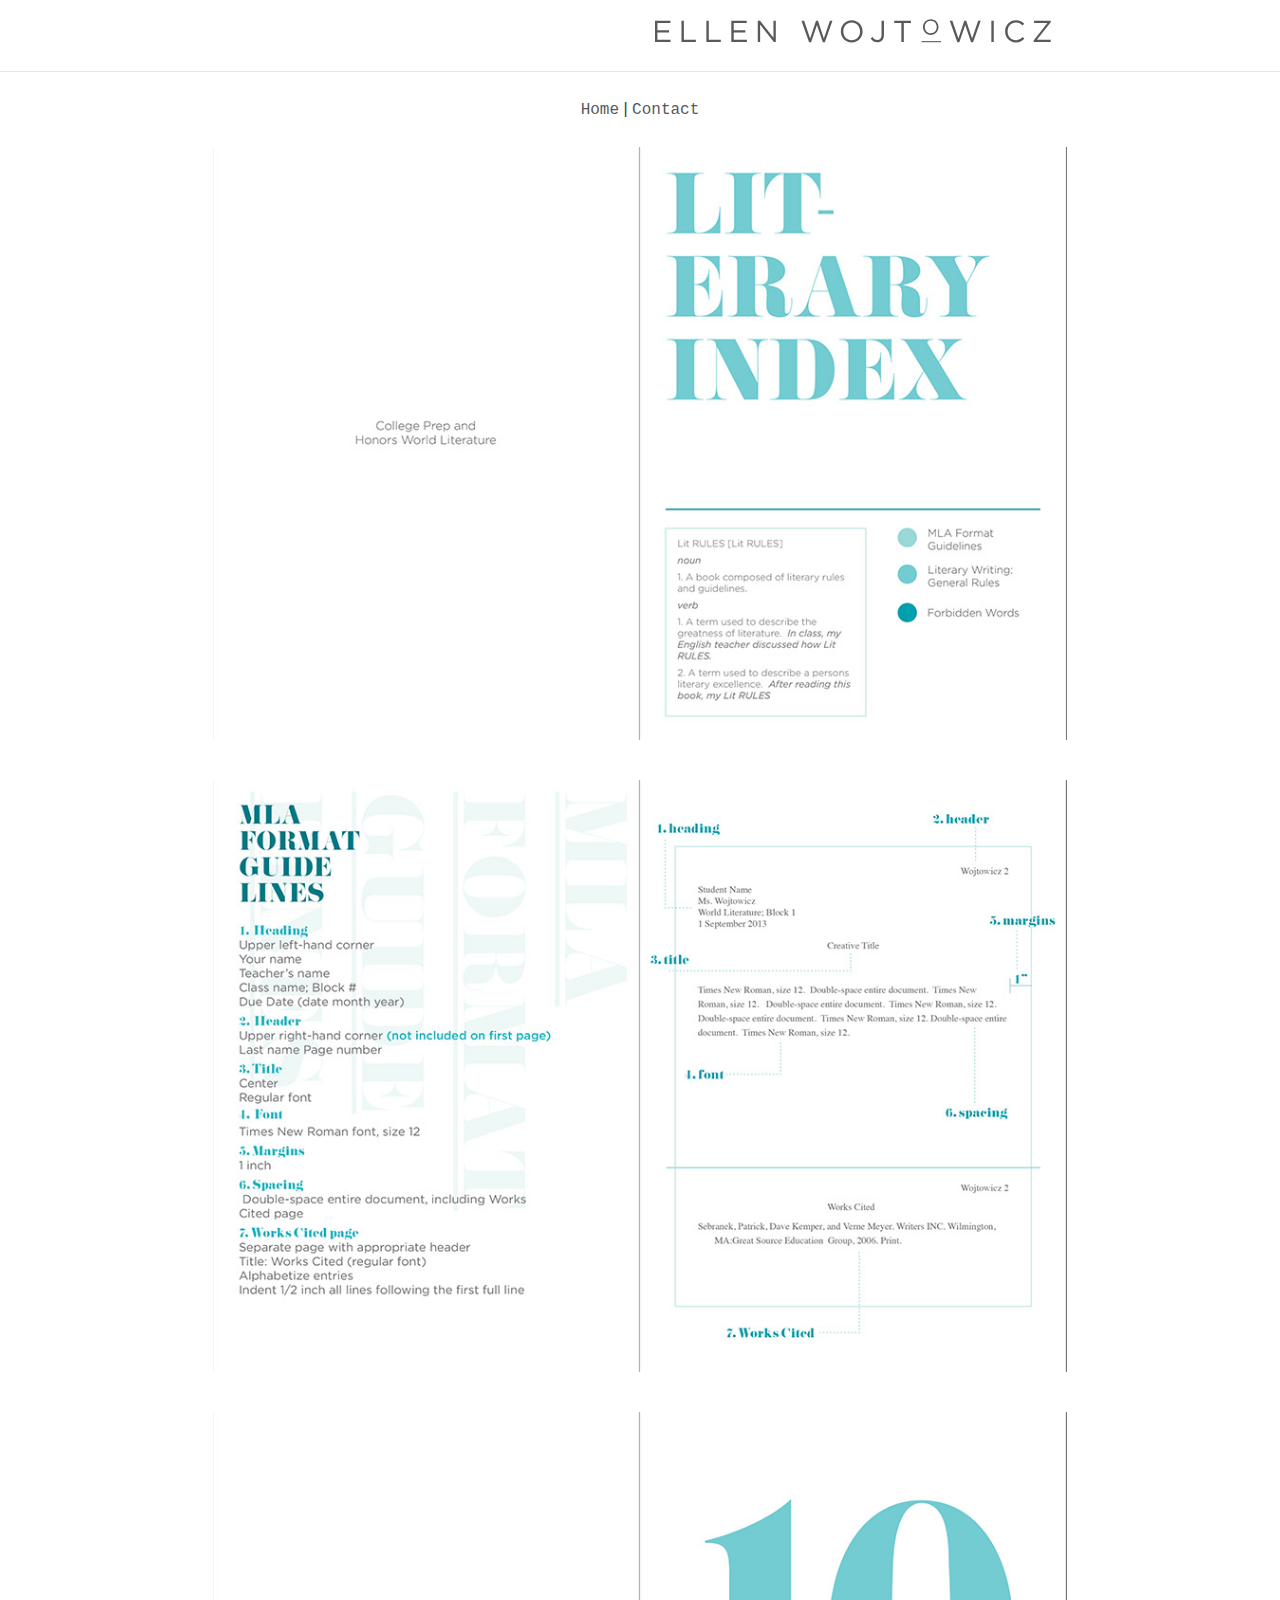
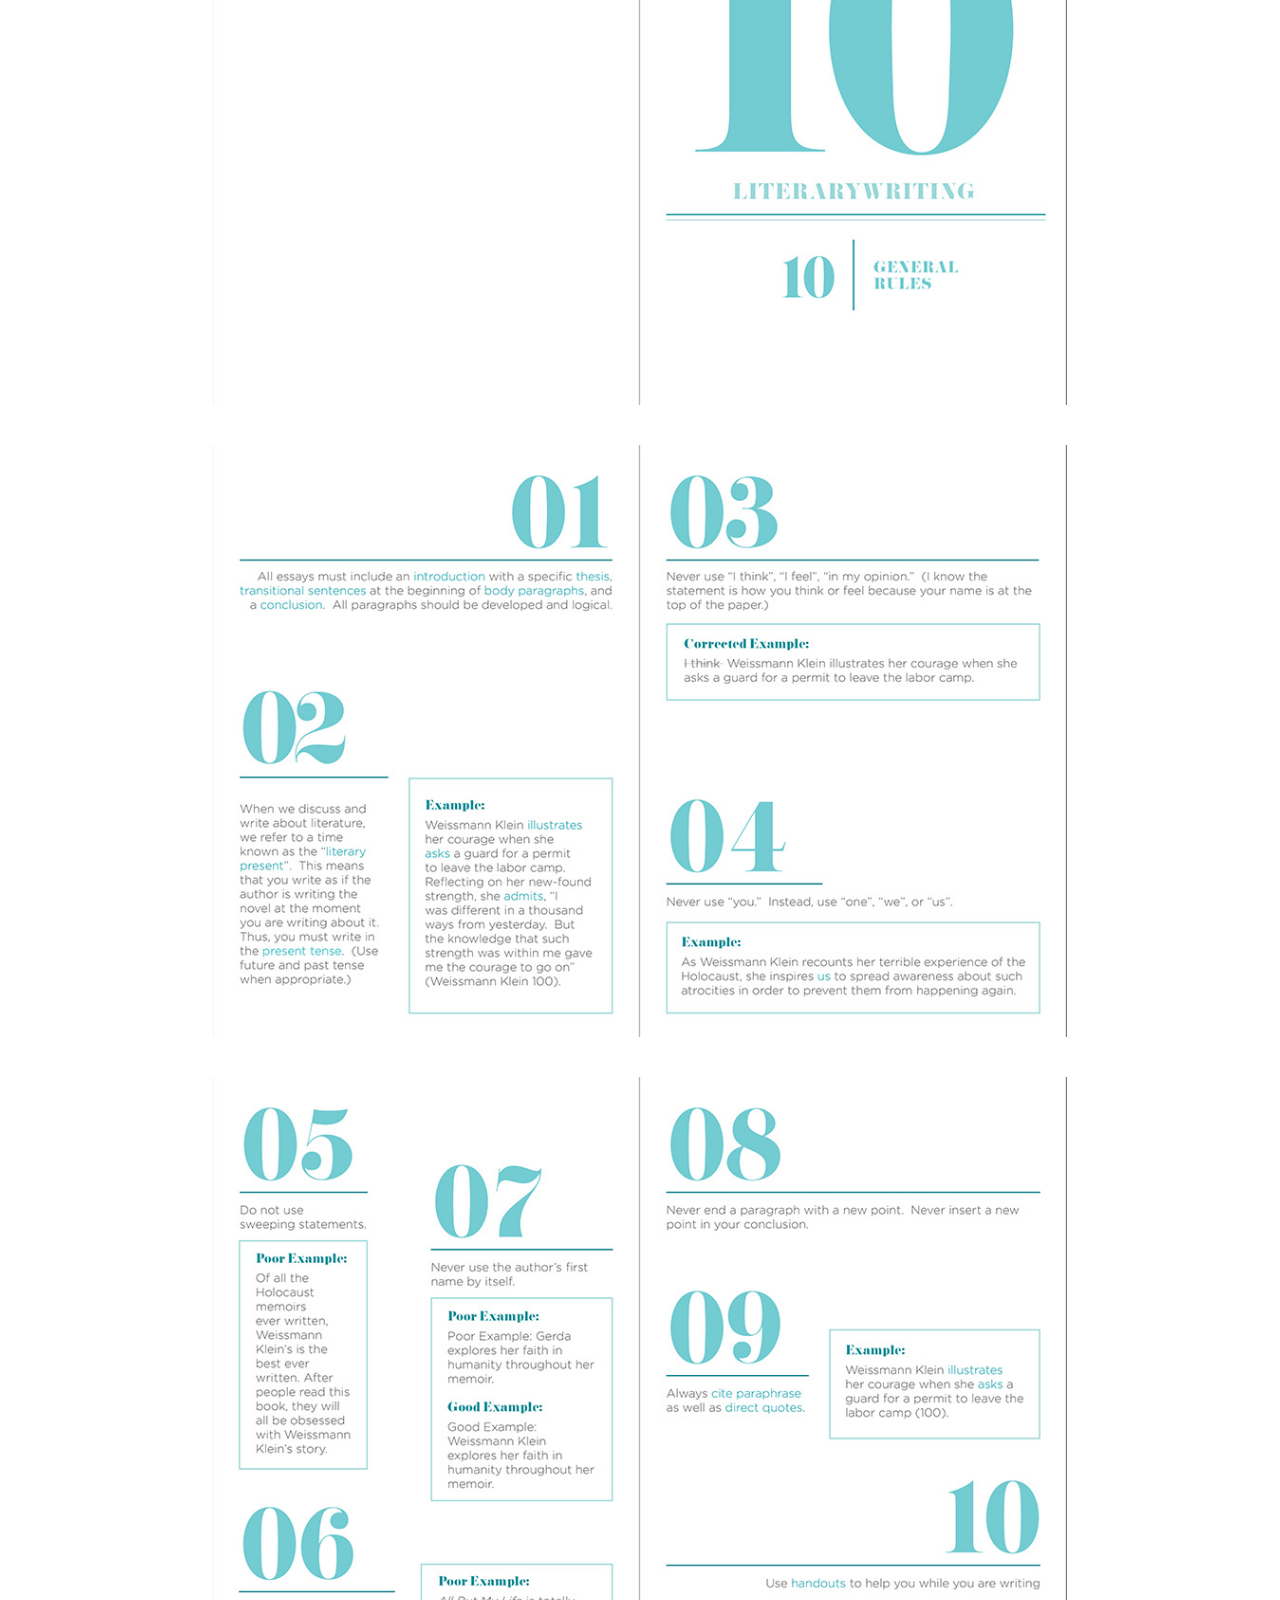
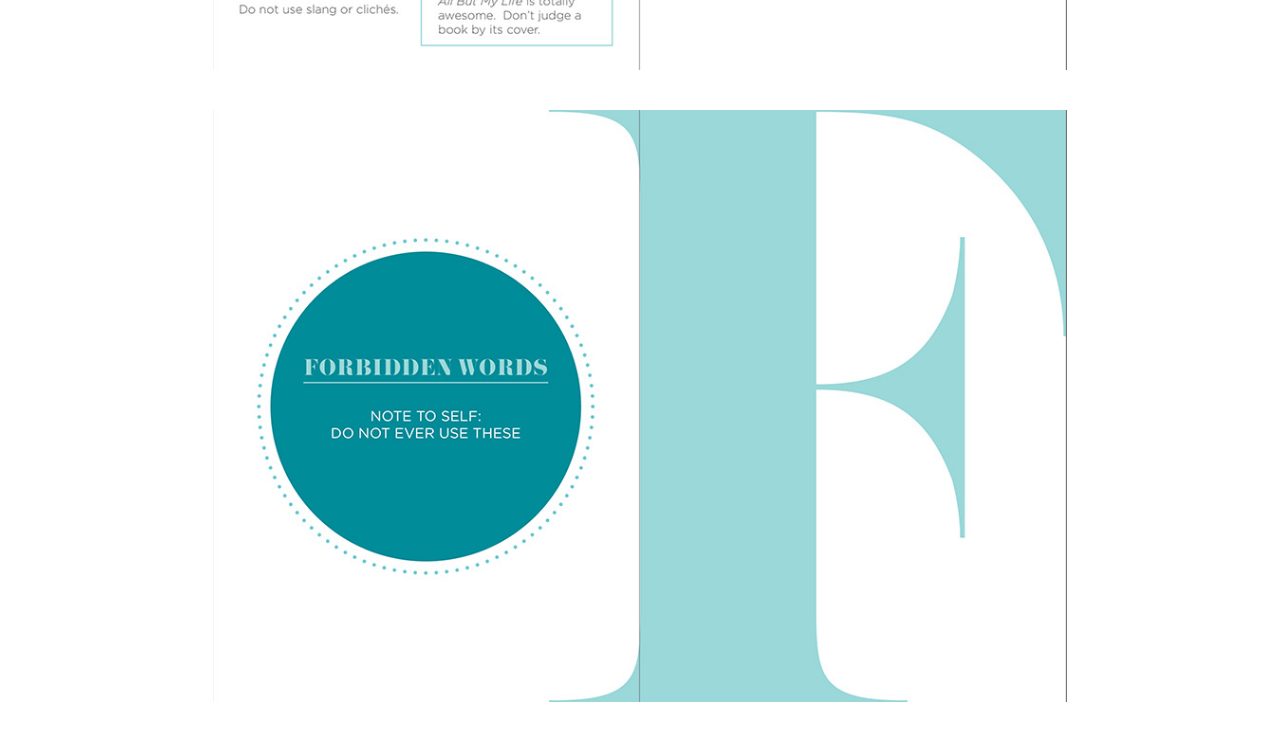
==== lit-book/index.html @ 6e3d9709 "Use tumblr markup/styles for github pages" ====
<!DOCTYPE html>
<html>
    <head>
        <title>Ellen Wojtowicz</title>

        <meta name="viewport" content="width=device-width, initial-scale=1.0, maximum-scale=1.0, user-scalable=no">
        <link rel="shortcut icon" href="/static/images/favicon.png">

        <link rel="stylesheet" href="/static/styles/bootstrap.min.css">
        <link rel="stylesheet" href="/static/styles/main.css">
    </head>

    <body>
        <div class="container-fluid">
            <div class="row header">
                <div class="col-xs-12 col-md-4 col-md-offset-6 inner-header">
                    <div class="logo">
                        <svg version="1.1" class="svg-logo" xmlns="http://www.w3.org/2000/svg" xmlns:xlink="http://www.w3.org/1999/xlink" x="0px" y="0px" width="480px" height="34px" viewBox="0 0 264 15" enable-background="new 0 0 264 15" xml:space="preserve">
                            <g>
                                <g>
                                    <path fill="#58595B" d="M0,0h10.245v1.458H1.6v4.839h7.734v1.458H1.6v4.961h8.747v1.458H0V0z"/>
                                    <path fill="#58595B" d="M17.619,0h1.6v12.696h7.978v1.478h-9.577V0z"/>
                                    <path fill="#58595B" d="M34.204,0h1.6v12.696h7.978v1.478h-9.577V0z"/>
                                    <path fill="#58595B" d="M50.79,0h10.245v1.458H52.39v4.839h7.734v1.458H52.39v4.961h8.747v1.458H50.79V0z"/>
                                    <path fill="#58595B" d="M68.409,0h1.498l8.93,11.359V0h1.559v14.174H79.12L69.968,2.551v11.623h-1.559V0z"/>
                                    <path fill="#58595B" d="M97.49,0h1.741l4.05,11.805l3.888-11.845h1.316l3.888,11.845L116.423,0h1.681l-5.062,14.274h-1.356
                                        l-3.888-11.5l-3.908,11.5h-1.336L97.49,0z"/>
                                    <path fill="#58595B" d="M123.697,7.127V7.087c0-3.908,2.936-7.33,7.249-7.33c4.312,0,7.208,3.382,7.208,7.29
                                        c0.021,0.02,0.021,0.02,0,0.041c0,3.908-2.936,7.33-7.249,7.33C126.593,14.417,123.697,11.035,123.697,7.127z M136.494,7.127
                                        V7.087c0-3.22-2.349-5.852-5.589-5.852c-3.239,0-5.548,2.592-5.548,5.812v0.041c0,3.219,2.349,5.852,5.589,5.852
                                        C134.186,12.938,136.494,10.347,136.494,7.127z"/>
                                    <path fill="#58595B" d="M143.604,11.866l1.154-0.992c0.87,1.315,1.762,2.023,3.239,2.023c1.6,0,2.774-1.153,2.774-3.4V0h1.619
                                        v9.476c0,1.661-0.485,2.916-1.296,3.727c-0.789,0.77-1.862,1.174-3.118,1.174C145.852,14.376,144.495,13.323,143.604,11.866z"/>
                                    <path fill="#58595B" d="M163.977,1.478h-4.759V0h11.137v1.478h-4.759v12.696h-1.619V1.478z"/>
                                    <path fill="#58595B" d="M196.156,0h1.741l4.05,11.805l3.888-11.845h1.316l3.888,11.845L215.089,0h1.681l-5.062,14.274h-1.356
                                        l-3.888-11.5l-3.908,11.5h-1.336L196.156,0z"/>
                                    <path fill="#58595B" d="M223.86,0h1.6v14.174h-1.6V0z"/>
                                    <path fill="#58595B" d="M233.033,7.127V7.087c0-4.009,2.997-7.33,7.168-7.33c2.571,0,4.11,0.911,5.527,2.248l-1.093,1.174
                                        c-1.195-1.134-2.531-1.944-4.455-1.944c-3.139,0-5.487,2.552-5.487,5.812v0.041c0,3.28,2.369,5.852,5.487,5.852
                                        c1.944,0,3.22-0.749,4.576-2.045l1.053,1.033c-1.478,1.498-3.098,2.49-5.669,2.49C236.05,14.417,233.033,11.197,233.033,7.127z"/>
                                    <path fill="#58595B" d="M252.009,13.101l9.173-11.663h-8.869V0h11.056v1.073l-9.192,11.663h9.192v1.438h-11.359V13.101z"/>
                                </g>
                                <g>
                                    <path fill="#58595B" d="M178.367,4.222V4.193c0-2.792,2.098-5.236,5.179-5.236s5.149,2.416,5.149,5.208
                                        c0.015,0.015,0.015,0.015,0,0.029c0,2.792-2.097,5.237-5.179,5.237C180.436,9.43,178.367,7.014,178.367,4.222z M187.51,4.222
                                        V4.193c0-2.3-1.679-4.18-3.993-4.18s-3.963,1.852-3.963,4.151v0.029c0,2.3,1.678,4.181,3.992,4.181S187.51,6.522,187.51,4.222z"/>
                                </g>
                                <line fill="#58595B" stroke="#58595B" stroke-width="0.7233" x1="177.383" y1="13.942" x2="190.404" y2="13.942"/>
                            </g>
                        </svg>
                    </div>
                </div>
            </div>

            <div class="row nav">
                <div class="col-xs-8 col-xs-offset-2 inner-nav">
                    <a href="/">Home</a> | <a href="#">Contact</a>
                </div>
            </div>

            <div class="row photo-wrapper">
                <div class="col-xs-12 col-md-8 col-md-offset-2">
                    <img src="./lit-book-1.jpg" class="photo" />
                </div>
            </div>
            <div class="row photo-wrapper">
                <div class="col-xs-12 col-md-8 col-md-offset-2">
                    <img src="./lit-book-2.jpg" class="photo" />
                </div>
            </div>
            <div class="row photo-wrapper">
                <div class="col-xs-12 col-md-8 col-md-offset-2">
                    <img src="./lit-book-3.jpg" class="photo" />
                </div>
            </div>
            <div class="row photo-wrapper">
                <div class="col-xs-12 col-md-8 col-md-offset-2">
                    <img src="./lit-book-4.jpg" class="photo" />
                </div>
            </div>
            <div class="row photo-wrapper">
                <div class="col-xs-12 col-md-8 col-md-offset-2">
                    <img src="./lit-book-5.jpg" class="photo" />
                </div>
            </div>
            <div class="row photo-wrapper">
                <div class="col-xs-12 col-md-8 col-md-offset-2">
                    <img src="./lit-book-6.jpg" class="photo" />
                </div>
            </div>

        </div>

    </body>
</html>
---- static/styles/main.css ----
.header {
    border-bottom: 1px solid #e6e7e8;
}

.logo {
    margin-top: 15px;
    margin-bottom: 15px;
}

    .svg-logo {
        width: 100%;
    }

.inner-nav {
    margin-top: 25px;
    margin-bottom: 25px;
    text-align: center;
}

    a, a:visited, a:hover {
        font-size: 16px;
        font-family: "Courier New", monospace;
        color: #58595b;
        text-decoration: none;
    }


.project {
    height: 22.5rem;
    margin-bottom: 1.875rem;
}

    .project-img {
        width: 100%;
        height: 100%;
        background-size: cover;
        background-position-x: center;
    }

.photo-wrapper {
    margin-bottom: 40px;
}

.photo-wrapper .col-xs-12 {
    padding-left: 0;
    padding-right: 0;
}

.photo {
    width: 100%;
}
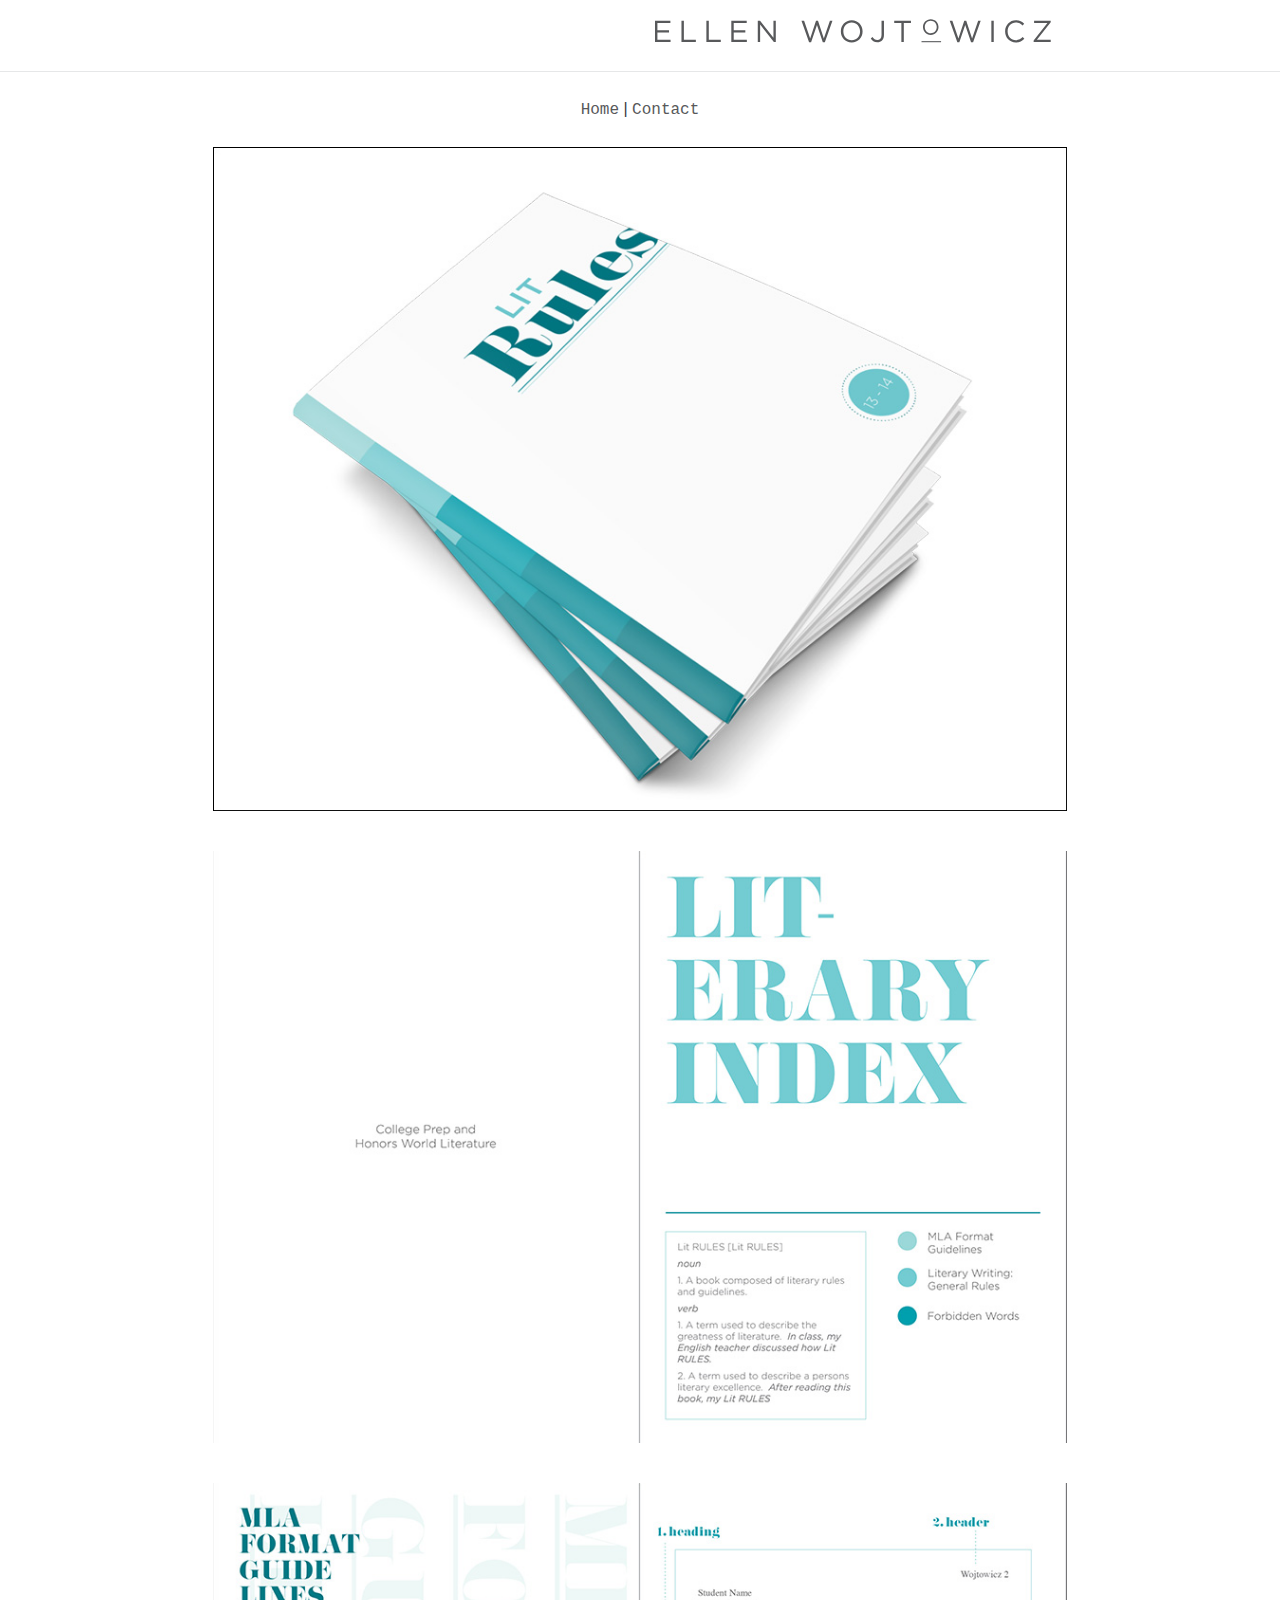
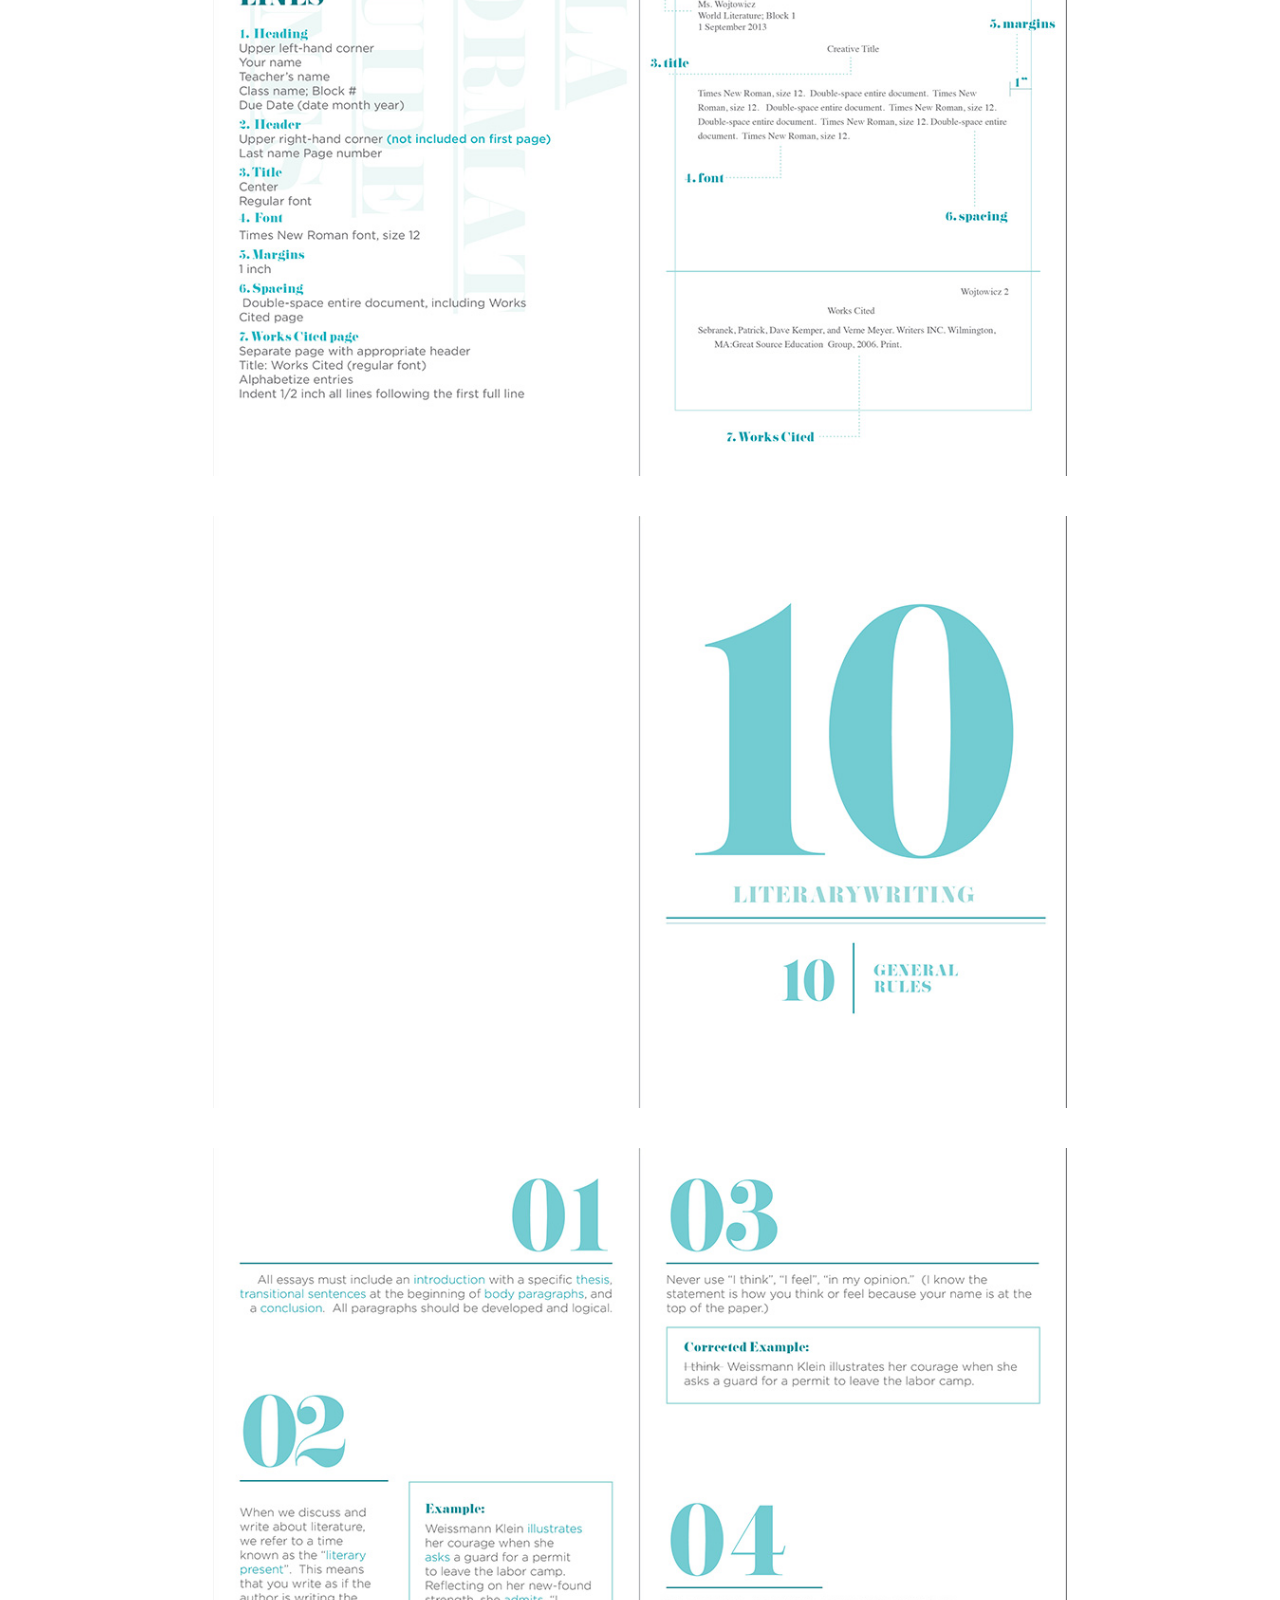
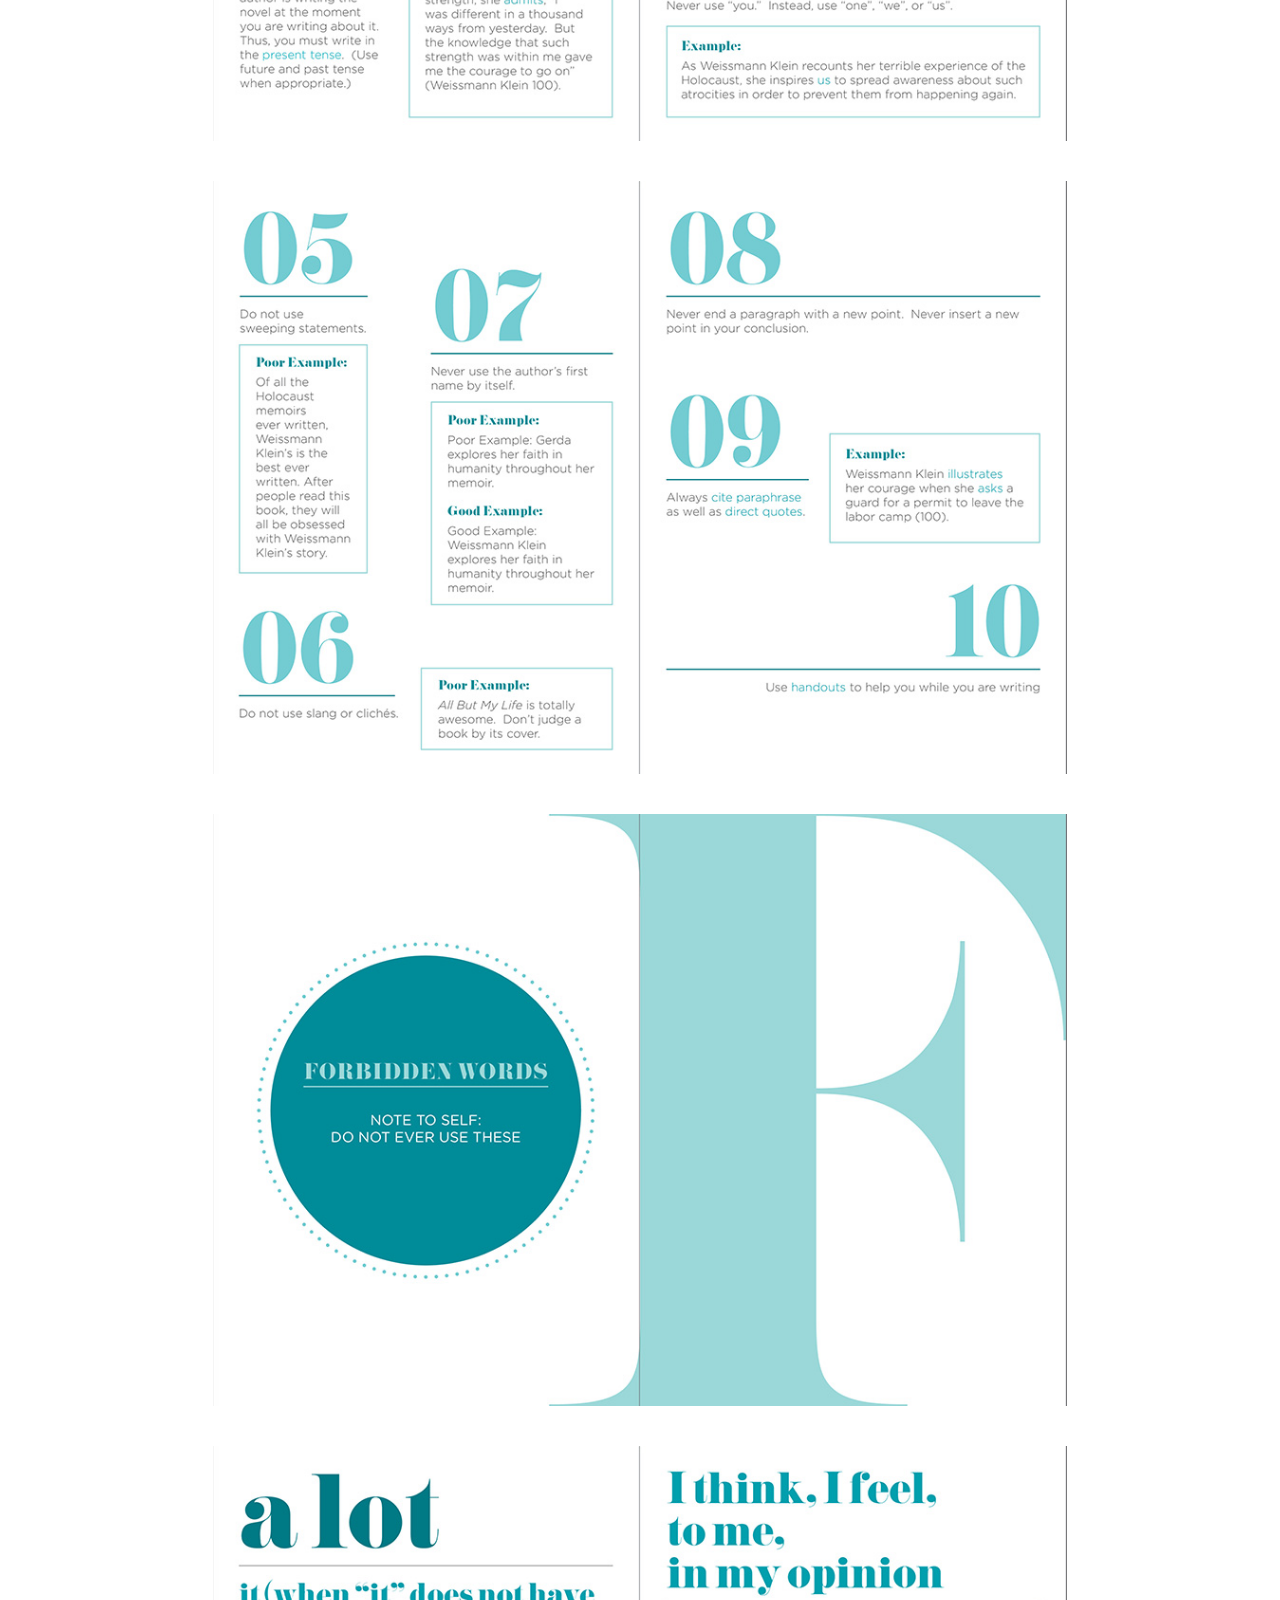
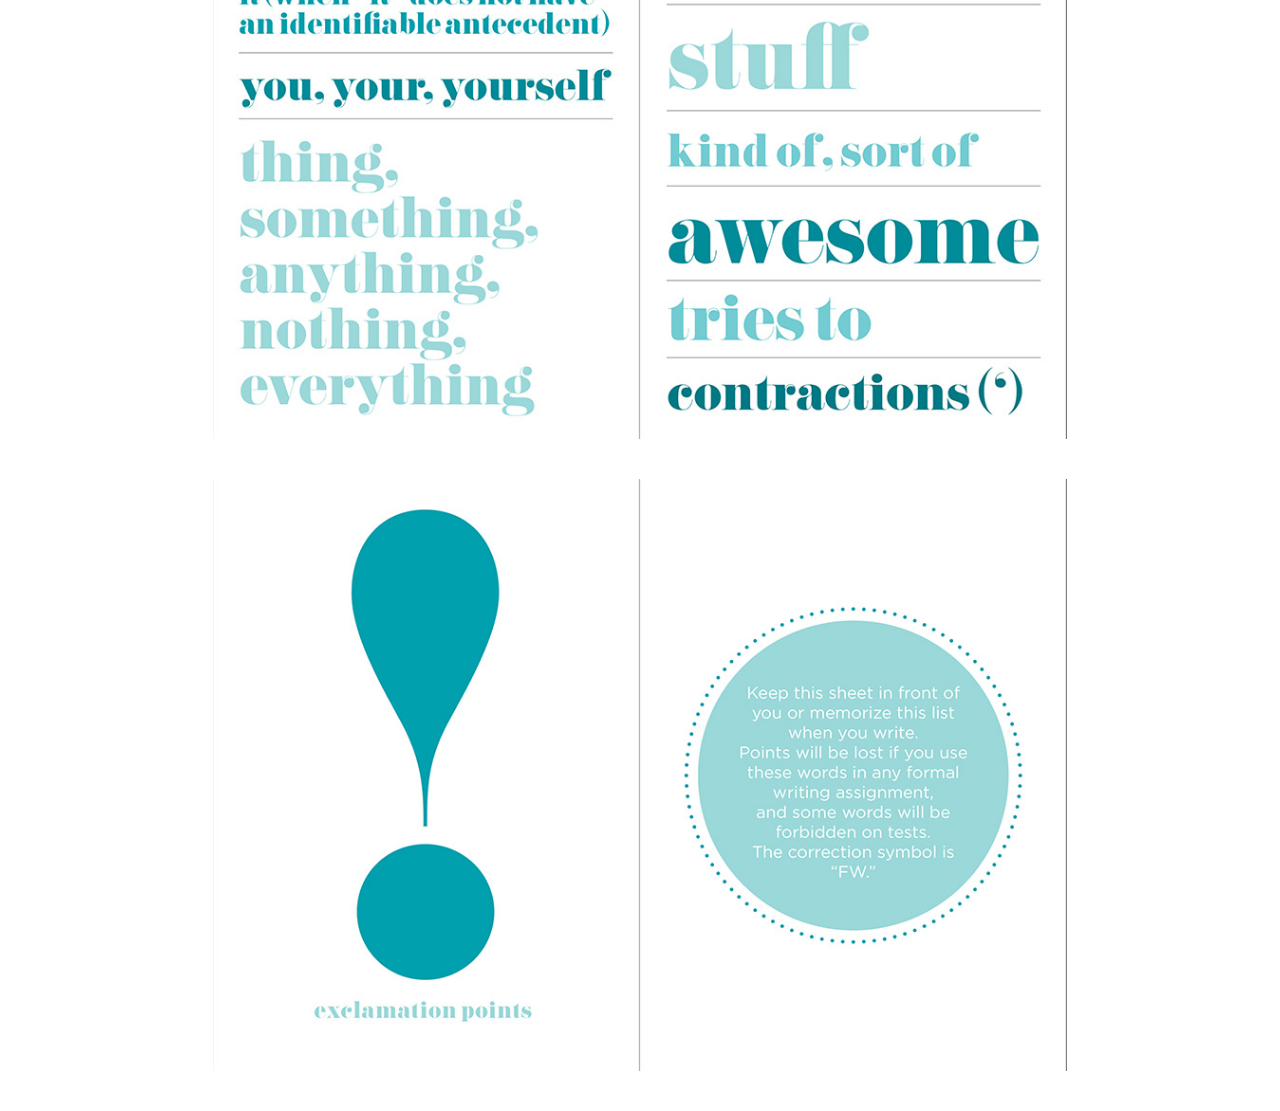
==== commit 223e045b: "Fix lit-book" ====
--- a/lit-book/index.html
+++ b/lit-book/index.html
@@ -60,6 +60,11 @@
 
             <div class="row photo-wrapper">
                 <div class="col-xs-12 col-md-8 col-md-offset-2">
+                    <img src="./lit-book-0.jpg" class="photo" />
+                </div>
+            </div>
+            <div class="row photo-wrapper">
+                <div class="col-xs-12 col-md-8 col-md-offset-2">
                     <img src="./lit-book-1.jpg" class="photo" />
                 </div>
             </div>
@@ -88,6 +93,16 @@
                     <img src="./lit-book-6.jpg" class="photo" />
                 </div>
             </div>
+            <div class="row photo-wrapper">
+                <div class="col-xs-12 col-md-8 col-md-offset-2">
+                    <img src="./lit-book-7.jpg" class="photo" />
+                </div>
+            </div>
+            <div class="row photo-wrapper">
+                <div class="col-xs-12 col-md-8 col-md-offset-2">
+                    <img src="./lit-book-8.jpg" class="photo" />
+                </div>
+            </div>
 
         </div>
 
